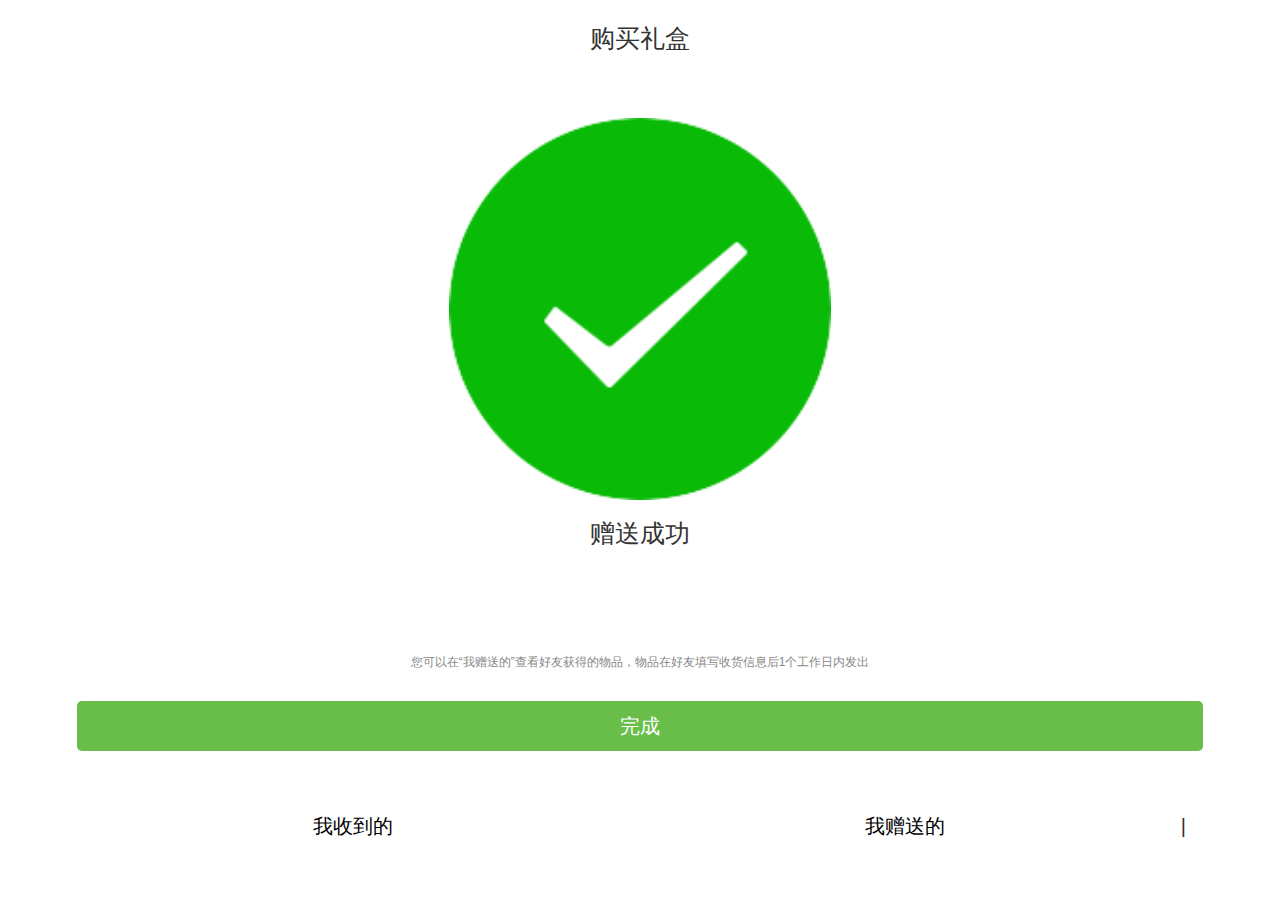
==== 移动端界面/sended.html @ 1bda5c2f "移动端" ====
<!DOCTYPE html>
<html>
	<head>
		<meta charset="utf-8">
		<meta name="viewport" content="width=device-width,initial-scale=1,minimum-scale=1,maximum-scale=1,user-scalable=no" />
		<link rel="stylesheet" type="text/css" href="reset.css" />
		<title></title>
		<style type="text/css">
			body {
				width: 88%;
				margin-left: 6%;
			}

			.pic img {
				width: 34%;
				margin-left: 33%;
				margin-top: 4rem;
			}

			.pic p {
				text-align: center;
				margin-top: 1.5rem;
				font-size: 2.5rem;
				margin-bottom: 10rem;
			}

			.mark p {
				text-align: center;
				color: #878787;
			}

			.mark a {
				margin-top: 3rem;
				position: absolute;
				width: 88%;
				border-radius: 5px;
				background: #69be49;
				height: 5rem;
				text-align: center;
				line-height: 5rem;
				font-size: 2rem
			}

			.mark a p {
				color: white;
			}

			.footer {
				font-size: 2rem;
				position: absolute;
				bottom: 3%;
				width: 88%;
			}

			.footer p {
				float: left;
				width: 49%;
				text-align: center;
				margin-bottom: 3.2rem;

			}

			.footer span {
				position: absolute;
			}

			.footer a {
				color: #000000;
			}
		</style>
	</head>
	<body>
		<div class="top">
			<p>购买礼盒</p>
		</div>
		<div class="pic">
			<img src="img/sended.png">
			<p>赠送成功</p>
		</div>
		<div class="mark">
			<p>您可以在“我赠送的”查看好友获得的物品，物品在好友填写收货信息后1个工作日内发出</p>
			<a href="homepage.html">
				<p>完成</p>
			</a>
		</div>
			<div class="footer">
				<a href="tome.html">
					<p>我收到的</p>
				</a>
				<span>|</span>
				<a href="fromme.html">
					<p>我赠送的</p>
				</a>
			</div>
	</body>
</html>
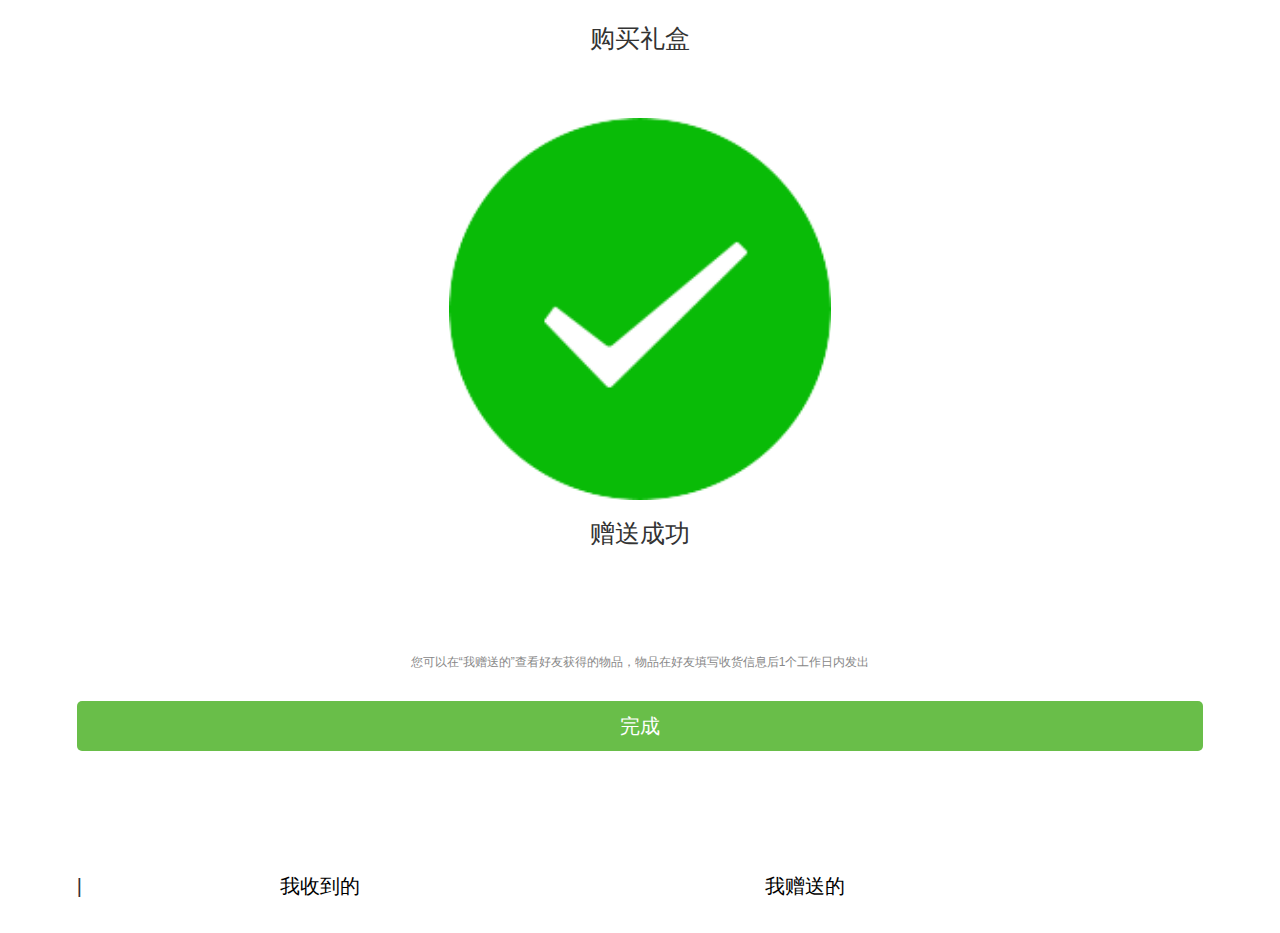
==== commit 29b749bf: "Update sended.html" ====
--- a/移动端界面/sended.html
+++ b/移动端界面/sended.html
@@ -47,8 +47,8 @@
 
 			.footer {
 				font-size: 2rem;
-				position: absolute;
-				bottom: 3%;
+				position: relative;
+				margin-top:20rem;
 				width: 88%;
 			}
 
@@ -77,7 +77,7 @@
 			<img src="img/sended.png">
 			<p>赠送成功</p>
 		</div>
-		<div class="mark">
+		<div class="mark clearfix">
 			<p>您可以在“我赠送的”查看好友获得的物品，物品在好友填写收货信息后1个工作日内发出</p>
 			<a href="homepage.html">
 				<p>完成</p>
@@ -93,4 +93,4 @@
 				</a>
 			</div>
 	</body>
-</html>
+</html>
